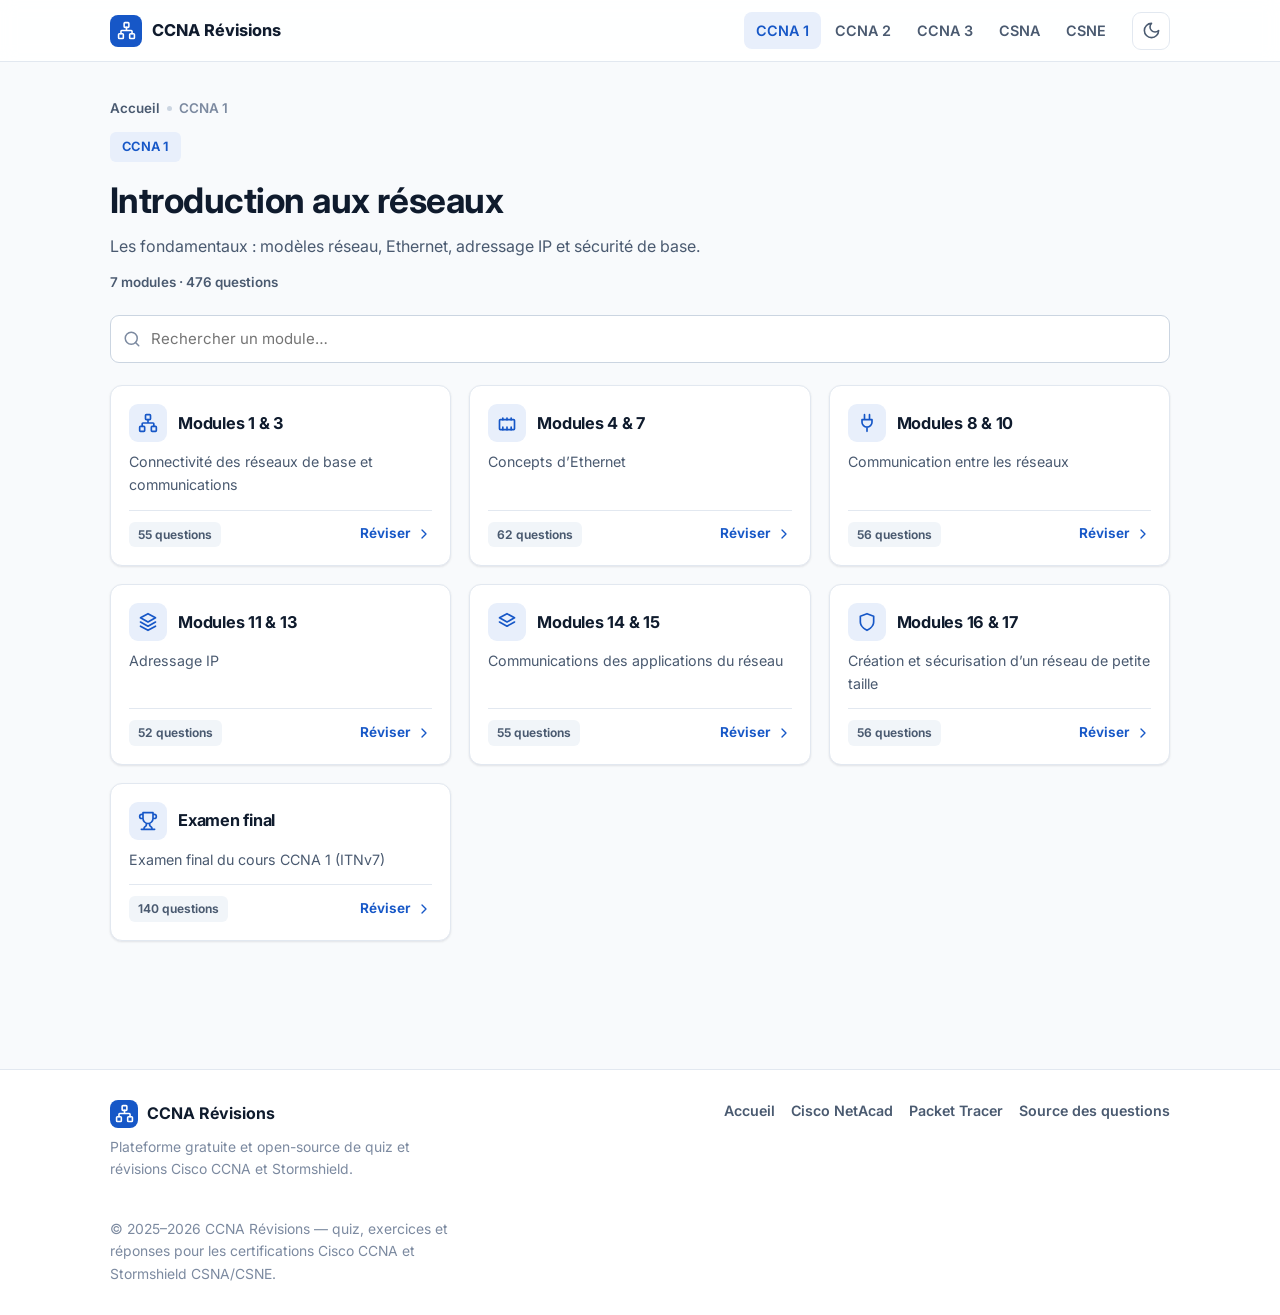
==== ccna1/index.html @ 5efeeb65 "feat(ccna3): add CCNA 3 track with 366 questions and new-track badge" ====
<!DOCTYPE html>
<html lang="fr">
<head>
  <meta charset="UTF-8">
  <title>CCNA 1 — Introduction aux réseaux · Quiz par module | CCNA Révisions</title>
  <meta name="viewport" content="width=device-width, initial-scale=1">
  <meta name="description" content="Révise le CCNA 1 (Introduction aux réseaux) : 7 modules de quiz interactifs, 476 questions corrigées gratuites. Les fondamentaux : modèles réseau, Ethernet, adressage IP et sécurité de base.">
  <meta name="robots" content="index,follow,max-image-preview:large">
  <meta name="theme-color" content="#1657c7">
  <meta name="application-name" content="CCNA Révisions">
  <meta name="apple-mobile-web-app-title" content="CCNA Révisions">
  <meta name="author" content="CCNA Révisions">
  <link rel="canonical" href="https://ccna-revision.fr/ccna1/">
  <meta property="og:type" content="website">
  <meta property="og:site_name" content="CCNA Révisions">
  <meta property="og:locale" content="fr_FR">
  <meta property="og:title" content="CCNA 1 — Introduction aux réseaux · Quiz par module | CCNA Révisions">
  <meta property="og:description" content="Révise le CCNA 1 (Introduction aux réseaux) : 7 modules de quiz interactifs, 476 questions corrigées gratuites. Les fondamentaux : modèles réseau, Ethernet, adressage IP et sécurité de base.">
  <meta property="og:url" content="https://ccna-revision.fr/ccna1/">
  <meta property="og:image" content="https://ccna-revision.fr/img/routeur.png">
  <meta name="twitter:card" content="summary">
  <meta name="twitter:title" content="CCNA 1 — Introduction aux réseaux · Quiz par module | CCNA Révisions">
  <meta name="twitter:description" content="Révise le CCNA 1 (Introduction aux réseaux) : 7 modules de quiz interactifs, 476 questions corrigées gratuites. Les fondamentaux : modèles réseau, Ethernet, adressage IP et sécurité de base.">
  <link rel="icon" href="/img/routeur.png" type="image/png">
  <link rel="preconnect" href="https://fonts.googleapis.com">
  <link rel="preconnect" href="https://fonts.gstatic.com" crossorigin>
  <link href="https://fonts.googleapis.com/css2?family=Inter:wght@400;500;600;700;800&family=JetBrains+Mono:wght@500&display=swap" rel="stylesheet">
  <link rel="stylesheet" href="/css/style.css?v=mtu734m5">
  <script>
    window.__ROOT__ = "/";
    (function(){ try { var t = localStorage.getItem("ccna-theme"); if (t) document.documentElement.setAttribute("data-theme", t); } catch(e){} })();
  </script>
  <script type="application/ld+json">
{
  "@context": "https://schema.org",
  "@type": "BreadcrumbList",
  "itemListElement": [
    {
      "@type": "ListItem",
      "position": 1,
      "name": "Accueil",
      "item": "https://ccna-revision.fr/"
    },
    {
      "@type": "ListItem",
      "position": 2,
      "name": "CCNA 1",
      "item": "https://ccna-revision.fr/ccna1/"
    }
  ]
}
  </script>
  <script type="application/ld+json">
{
  "@context": "https://schema.org",
  "@type": "Course",
  "name": "CCNA 1 — Introduction aux réseaux",
  "description": "Les fondamentaux : modèles réseau, Ethernet, adressage IP et sécurité de base.",
  "url": "https://ccna-revision.fr/ccna1/",
  "inLanguage": "fr",
  "isAccessibleForFree": true,
  "provider": {
    "@type": "Organization",
    "name": "CCNA Révisions",
    "url": "https://ccna-revision.fr/"
  },
  "hasCourseInstance": {
    "@type": "CourseInstance",
    "courseMode": "online",
    "courseWorkload": "PT571M"
  }
}
  </script>
  <script type="application/ld+json">
{
  "@context": "https://schema.org",
  "@type": "ItemList",
  "name": "Modules CCNA 1",
  "itemListElement": [
    {
      "@type": "ListItem",
      "position": 1,
      "name": "Modules 1 & 3 — Connectivité des réseaux de base et communications",
      "url": "https://ccna-revision.fr/quiz/?ccna=ccna1&module=module1"
    },
    {
      "@type": "ListItem",
      "position": 2,
      "name": "Modules 4 & 7 — Concepts d’Ethernet",
      "url": "https://ccna-revision.fr/quiz/?ccna=ccna1&module=module2"
    },
    {
      "@type": "ListItem",
      "position": 3,
      "name": "Modules 8 & 10 — Communication entre les réseaux",
      "url": "https://ccna-revision.fr/quiz/?ccna=ccna1&module=module3"
    },
    {
      "@type": "ListItem",
      "position": 4,
      "name": "Modules 11 & 13 — Adressage IP",
      "url": "https://ccna-revision.fr/quiz/?ccna=ccna1&module=module4"
    },
    {
      "@type": "ListItem",
      "position": 5,
      "name": "Modules 14 & 15 — Communications des applications du réseau",
      "url": "https://ccna-revision.fr/quiz/?ccna=ccna1&module=module5"
    },
    {
      "@type": "ListItem",
      "position": 6,
      "name": "Modules 16 & 17 — Création et sécurisation d’un réseau de petite taille",
      "url": "https://ccna-revision.fr/quiz/?ccna=ccna1&module=module6"
    },
    {
      "@type": "ListItem",
      "position": 7,
      "name": "Examen final — Examen final du cours CCNA 1 (ITNv7)",
      "url": "https://ccna-revision.fr/quiz/?ccna=ccna1&module=module7"
    }
  ]
}
  </script>
</head>
<body>
  <div id="nav-slot"></div>

  <main class="container page">
    <header class="page-head">
      <nav class="breadcrumb" aria-label="Fil d’Ariane">
        <a href="/index.html">Accueil</a> <span class="sep"></span> <span>CCNA 1</span>
      </nav>
      <span class="eyebrow">CCNA 1</span>
      <h1>Introduction aux réseaux</h1>
      <p>Les fondamentaux : modèles réseau, Ethernet, adressage IP et sécurité de base.</p>
      <p class="track__stat" id="course-stat">7 modules · 476 questions</p>
    </header>

    <div class="toolbar" id="search-wrap">
      <label class="search">
        <span id="search-ic"></span>
        <input type="search" id="module-search" placeholder="Rechercher un module…" aria-label="Rechercher un module">
      </label>
    </div>

    <section class="grid grid--3" id="modules" style="margin-top:22px" aria-label="Modules CCNA 1">
        <a class="module" href="/quiz/?ccna=ccna1&amp;module=module1" data-module="module1">
          <div class="module__top">
            <span class="module__badge"><svg viewBox="0 0 24 24" fill="none" stroke="currentColor" stroke-width="2" stroke-linecap="round" stroke-linejoin="round"><rect x="16" y="16" width="6" height="6" rx="1"/><rect x="2" y="16" width="6" height="6" rx="1"/><rect x="9" y="2" width="6" height="6" rx="1"/><path d="M5 16v-3a1 1 0 0 1 1-1h12a1 1 0 0 1 1 1v3M12 12V8"/></svg></span>
            <h3>Modules 1 &amp; 3</h3>
          </div>
          <p class="module__desc">Connectivité des réseaux de base et communications</p>
          <div class="module__foot">
            <span class="chip" data-chip>55 questions</span>
            <span class="track__go" style="font-size:.85rem">Réviser <svg viewBox="0 0 24 24" fill="none" stroke="currentColor" stroke-width="2" stroke-linecap="round" stroke-linejoin="round"><path d="m9 18 6-6-6-6"/></svg></span>
          </div>
        </a>
        <a class="module" href="/quiz/?ccna=ccna1&amp;module=module2" data-module="module2">
          <div class="module__top">
            <span class="module__badge"><svg viewBox="0 0 24 24" fill="none" stroke="currentColor" stroke-width="2" stroke-linecap="round" stroke-linejoin="round"><rect x="3" y="8" width="18" height="12" rx="1"/><path d="M7 8V6M12 8V6M17 8V6M7 20v-3M17 20v-3M12 20v-3"/></svg></span>
            <h3>Modules 4 &amp; 7</h3>
          </div>
          <p class="module__desc">Concepts d’Ethernet</p>
          <div class="module__foot">
            <span class="chip" data-chip>62 questions</span>
            <span class="track__go" style="font-size:.85rem">Réviser <svg viewBox="0 0 24 24" fill="none" stroke="currentColor" stroke-width="2" stroke-linecap="round" stroke-linejoin="round"><path d="m9 18 6-6-6-6"/></svg></span>
          </div>
        </a>
        <a class="module" href="/quiz/?ccna=ccna1&amp;module=module3" data-module="module3">
          <div class="module__top">
            <span class="module__badge"><svg viewBox="0 0 24 24" fill="none" stroke="currentColor" stroke-width="2" stroke-linecap="round" stroke-linejoin="round"><path d="M12 22v-5M9 8V2M15 8V2M6 8h12v3a6 6 0 0 1-12 0Z"/></svg></span>
            <h3>Modules 8 &amp; 10</h3>
          </div>
          <p class="module__desc">Communication entre les réseaux</p>
          <div class="module__foot">
            <span class="chip" data-chip>56 questions</span>
            <span class="track__go" style="font-size:.85rem">Réviser <svg viewBox="0 0 24 24" fill="none" stroke="currentColor" stroke-width="2" stroke-linecap="round" stroke-linejoin="round"><path d="m9 18 6-6-6-6"/></svg></span>
          </div>
        </a>
        <a class="module" href="/quiz/?ccna=ccna1&amp;module=module4" data-module="module4">
          <div class="module__top">
            <span class="module__badge"><svg viewBox="0 0 24 24" fill="none" stroke="currentColor" stroke-width="2" stroke-linecap="round" stroke-linejoin="round"><path d="m12 2 9 5-9 5-9-5 9-5ZM3 12l9 5 9-5M3 17l9 5 9-5"/></svg></span>
            <h3>Modules 11 &amp; 13</h3>
          </div>
          <p class="module__desc">Adressage IP</p>
          <div class="module__foot">
            <span class="chip" data-chip>52 questions</span>
            <span class="track__go" style="font-size:.85rem">Réviser <svg viewBox="0 0 24 24" fill="none" stroke="currentColor" stroke-width="2" stroke-linecap="round" stroke-linejoin="round"><path d="m9 18 6-6-6-6"/></svg></span>
          </div>
        </a>
        <a class="module" href="/quiz/?ccna=ccna1&amp;module=module5" data-module="module5">
          <div class="module__top">
            <span class="module__badge"><svg viewBox="0 0 24 24" fill="none" stroke="currentColor" stroke-width="2" stroke-linecap="round" stroke-linejoin="round"><path d="m12 2 9 5-9 5-9-5 9-5ZM3 12l9 5 9-5"/></svg></span>
            <h3>Modules 14 &amp; 15</h3>
          </div>
          <p class="module__desc">Communications des applications du réseau</p>
          <div class="module__foot">
            <span class="chip" data-chip>55 questions</span>
            <span class="track__go" style="font-size:.85rem">Réviser <svg viewBox="0 0 24 24" fill="none" stroke="currentColor" stroke-width="2" stroke-linecap="round" stroke-linejoin="round"><path d="m9 18 6-6-6-6"/></svg></span>
          </div>
        </a>
        <a class="module" href="/quiz/?ccna=ccna1&amp;module=module6" data-module="module6">
          <div class="module__top">
            <span class="module__badge"><svg viewBox="0 0 24 24" fill="none" stroke="currentColor" stroke-width="2" stroke-linecap="round" stroke-linejoin="round"><path d="M12 22s8-4 8-10V5l-8-3-8 3v7c0 6 8 10 8 10Z"/></svg></span>
            <h3>Modules 16 &amp; 17</h3>
          </div>
          <p class="module__desc">Création et sécurisation d’un réseau de petite taille</p>
          <div class="module__foot">
            <span class="chip" data-chip>56 questions</span>
            <span class="track__go" style="font-size:.85rem">Réviser <svg viewBox="0 0 24 24" fill="none" stroke="currentColor" stroke-width="2" stroke-linecap="round" stroke-linejoin="round"><path d="m9 18 6-6-6-6"/></svg></span>
          </div>
        </a>
        <a class="module" href="/quiz/?ccna=ccna1&amp;module=module7" data-module="module7">
          <div class="module__top">
            <span class="module__badge"><svg viewBox="0 0 24 24" fill="none" stroke="currentColor" stroke-width="2" stroke-linecap="round" stroke-linejoin="round"><path d="M6 9H4.5a2.5 2.5 0 0 1 0-5H6M18 9h1.5a2.5 2.5 0 0 0 0-5H18M4 22h16M10 14.66V17c0 .55-.47.98-.97 1.21C7.85 18.75 7 20.24 7 22M14 14.66V17c0 .55.47.98.97 1.21C16.15 18.75 17 20.24 17 22M18 2H6v7a6 6 0 0 0 12 0V2Z"/></svg></span>
            <h3>Examen final</h3>
          </div>
          <p class="module__desc">Examen final du cours CCNA 1 (ITNv7)</p>
          <div class="module__foot">
            <span class="chip" data-chip>140 questions</span>
            <span class="track__go" style="font-size:.85rem">Réviser <svg viewBox="0 0 24 24" fill="none" stroke="currentColor" stroke-width="2" stroke-linecap="round" stroke-linejoin="round"><path d="m9 18 6-6-6-6"/></svg></span>
          </div>
        </a>
    </section>
  </main>

  <div id="footer-slot"></div>

  <script src="/js/curriculum.js?v=mtu734m5"></script>
  <script src="/js/icons.js?v=mtu734m5"></script>
  <script src="/js/app.js?v=mtu734m5"></script>
  <script src="/js/course.js?v=mtu734m5"></script>
</body>
</html>
---- css/style.css ----
/* ==========================================================================
   CCNA Révisions — Design System
   Sobre, professionnel, thème clair / sombre. Aucune dépendance externe.
   ========================================================================== */

:root {
  --bg:            #f8fafc;
  --surface:       #ffffff;
  --surface-2:     #f1f5f9;
  --surface-3:     #e8edf3;
  --border:        #e2e8f0;
  --border-strong: #cbd5e1;

  --text:          #0f1b2d;
  --text-muted:    #4a5a70;
  --text-faint:    #7c8aa0;

  --primary:       #1657c7;
  --primary-hover: #10469f;
  --primary-soft:  #e8effb;
  --primary-text:  #ffffff;

  --success:       #157347;
  --success-soft:  #e4f4ea;
  --success-border:#9bd4b1;
  --danger:        #c22f2f;
  --danger-soft:   #fbe9e9;
  --danger-border: #eeb0b0;
  --warning:       #a76a09;
  --warning-soft:  #fbf1dd;

  --ring:          rgba(22, 87, 199, .28);
  --shadow-sm:     0 1px 2px rgba(15, 27, 45, .05), 0 1px 3px rgba(15, 27, 45, .05);
  --shadow-md:     0 4px 12px rgba(15, 27, 45, .07), 0 2px 4px rgba(15, 27, 45, .04);
  --shadow-lg:     0 16px 36px -14px rgba(15, 27, 45, .18);

  --radius-sm: 8px;
  --radius:    12px;
  --radius-lg: 16px;

  --font: "Inter", system-ui, -apple-system, "Segoe UI", Roboto, Helvetica, Arial, sans-serif;
  --mono: "JetBrains Mono", ui-monospace, "SF Mono", Menlo, Consolas, monospace;

  --nav-h: 62px;
  --maxw: 1100px;
}

@media (prefers-color-scheme: dark) {
  :root:not([data-theme="light"]) {
    --bg:            #0e1420;
    --surface:       #161e2c;
    --surface-2:     #1c2636;
    --surface-3:     #243044;
    --border:        #2a3648;
    --border-strong: #3a4a61;

    --text:          #e6ecf5;
    --text-muted:    #9fadc2;
    --text-faint:    #6f7f96;

    --primary:       #5b93f0;
    --primary-hover: #7aa9f5;
    --primary-soft:  #17263f;
    --primary-text:  #0b1220;

    --success:       #4cc07f;
    --success-soft:  #14261c;
    --success-border:#215436;
    --danger:        #ef6d6d;
    --danger-soft:   #2a1618;
    --danger-border: #57262a;
    --warning:       #e0a63e;
    --warning-soft:  #2a2110;

    --ring:          rgba(91, 147, 240, .35);
    --shadow-sm:     0 1px 2px rgba(0,0,0,.3);
    --shadow-md:     0 4px 14px rgba(0,0,0,.4);
    --shadow-lg:     0 18px 40px -14px rgba(0,0,0,.55);
  }
}

:root[data-theme="dark"] {
  --bg:            #0e1420;
  --surface:       #161e2c;
  --surface-2:     #1c2636;
  --surface-3:     #243044;
  --border:        #2a3648;
  --border-strong: #3a4a61;

  --text:          #e6ecf5;
  --text-muted:    #9fadc2;
  --text-faint:    #6f7f96;

  --primary:       #5b93f0;
  --primary-hover: #7aa9f5;
  --primary-soft:  #17263f;
  --primary-text:  #0b1220;

  --success:       #4cc07f;
  --success-soft:  #14261c;
  --success-border:#215436;
  --danger:        #ef6d6d;
  --danger-soft:   #2a1618;
  --danger-border: #57262a;
  --warning:       #e0a63e;
  --warning-soft:  #2a2110;

  --ring:          rgba(91, 147, 240, .35);
  --shadow-sm:     0 1px 2px rgba(0,0,0,.3);
  --shadow-md:     0 4px 14px rgba(0,0,0,.4);
  --shadow-lg:     0 18px 40px -14px rgba(0,0,0,.55);
}

@property --p { syntax: "<number>"; initial-value: 0; inherits: false; }

/* ---------- Base ---------- */
* { box-sizing: border-box; }
html { scroll-behavior: smooth; }
body {
  margin: 0; font-family: var(--font); color: var(--text); background: var(--bg);
  min-height: 100vh; line-height: 1.6; -webkit-font-smoothing: antialiased; text-rendering: optimizeLegibility;
}
a { color: var(--primary); text-decoration: none; }
a:hover { text-decoration: underline; }
h1, h2, h3, h4 { line-height: 1.25; letter-spacing: -.015em; margin: 0 0 .5em; }
img { max-width: 100%; }
svg { width: 1em; height: 1em; vertical-align: middle; flex: none; }
::selection { background: var(--ring); }
:focus-visible { outline: 2px solid var(--primary); outline-offset: 2px; border-radius: 4px; }

.container { width: 100%; max-width: var(--maxw); margin-inline: auto; padding-inline: 20px; }
.sr-only { position: absolute; width: 1px; height: 1px; padding: 0; margin: -1px; overflow: hidden; clip: rect(0 0 0 0); white-space: nowrap; border: 0; }

/* ---------- Navbar ---------- */
.nav {
  position: sticky; top: 0; z-index: 50; height: var(--nav-h); display: flex; align-items: center;
  background: color-mix(in srgb, var(--surface) 88%, transparent);
  backdrop-filter: saturate(160%) blur(8px); -webkit-backdrop-filter: saturate(160%) blur(8px);
  border-bottom: 1px solid var(--border);
}
.nav__inner { width: 100%; max-width: var(--maxw); margin-inline: auto; padding-inline: 20px; display: flex; align-items: center; gap: 14px; }
.brand { display: inline-flex; align-items: center; gap: 10px; font-weight: 750; font-size: 1.02rem; color: var(--text); }
.brand:hover { text-decoration: none; }
.brand__logo { display: grid; place-items: center; width: 32px; height: 32px; border-radius: 8px; background: var(--primary); color: #fff; }
.brand__logo svg { width: 19px; height: 19px; }
.nav__spacer { flex: 1; }
.nav__links { display: flex; align-items: center; gap: 2px; }
.nav__link { padding: 7px 12px; border-radius: 8px; color: var(--text-muted); font-weight: 600; font-size: .9rem; }
.nav__link:hover { background: var(--surface-2); color: var(--text); text-decoration: none; }
.nav__link.is-active { color: var(--primary); background: var(--primary-soft); }

.theme-toggle { display: inline-grid; place-items: center; width: 38px; height: 38px; border-radius: 9px; border: 1px solid var(--border); background: var(--surface); color: var(--text-muted); cursor: pointer; transition: .16s; }
.theme-toggle:hover { background: var(--surface-2); color: var(--text); }
.theme-toggle svg { width: 19px; height: 19px; }
.theme-toggle .icon-sun { display: none; }
:root[data-theme="dark"] .theme-toggle .icon-sun { display: block; }
:root[data-theme="dark"] .theme-toggle .icon-moon { display: none; }
@media (prefers-color-scheme: dark) { :root:not([data-theme="light"]) .theme-toggle .icon-sun { display: block; } :root:not([data-theme="light"]) .theme-toggle .icon-moon { display: none; } }

/* ---------- Buttons ---------- */
.btn { display: inline-flex; align-items: center; justify-content: center; gap: 8px; padding: 10px 18px; border-radius: 9px; border: 1px solid transparent; font: inherit; font-weight: 600; font-size: .94rem; cursor: pointer; transition: background .16s, box-shadow .16s, border-color .16s; text-decoration: none; white-space: nowrap; }
.btn:hover { text-decoration: none; }
.btn svg { width: 18px; height: 18px; }
.btn--primary { background: var(--primary); color: var(--primary-text); }
.btn--primary:hover { background: var(--primary-hover); }
.btn--ghost { background: var(--surface); color: var(--text); border-color: var(--border-strong); }
.btn--ghost:hover { background: var(--surface-2); }
.btn--subtle { background: var(--surface-2); color: var(--text-muted); }
.btn--subtle:hover { background: var(--surface-3); color: var(--text); }
.btn--lg { padding: 13px 24px; font-size: 1rem; }
.btn--block { width: 100%; }

/* ---------- Layout ---------- */
.page { padding-block: 36px 64px; }
.section { margin-top: 44px; }
.grid { display: grid; gap: 18px; }
.grid--2 { grid-template-columns: repeat(2, 1fr); }
.grid--3 { grid-template-columns: repeat(3, 1fr); }
@media (max-width: 900px) { .grid--3 { grid-template-columns: repeat(2, 1fr); } }
@media (max-width: 620px) { .grid--2, .grid--3 { grid-template-columns: 1fr; } }
.card { background: var(--surface); border: 1px solid var(--border); border-radius: var(--radius-lg); padding: 22px; }

/* ---------- Hero ---------- */
.hero { padding-top: 30px; max-width: 760px; }
.eyebrow { display: inline-flex; align-items: center; gap: 8px; padding: 5px 12px; border-radius: 6px; background: var(--primary-soft); color: var(--primary); font-weight: 650; font-size: .8rem; letter-spacing: .02em; text-transform: uppercase; }
.badge-new { display: inline-flex; align-items: center; padding: 2px 8px; border-radius: 999px; background: var(--success-soft); color: var(--success); font-size: .68rem; font-weight: 750; letter-spacing: .05em; text-transform: uppercase; vertical-align: middle; }
.hero h1 { font-size: clamp(1.9rem, 4.6vw, 2.9rem); font-weight: 800; margin: 18px 0 14px; letter-spacing: -.025em; }
.hero h1 .accent { color: var(--primary); }
.hero p.lead { font-size: clamp(1rem, 2vw, 1.15rem); color: var(--text-muted); max-width: 60ch; margin: 0 0 24px; }
.hero__cta { display: flex; gap: 12px; flex-wrap: wrap; }
.announce { display: inline-flex; align-items: center; gap: 10px; margin-top: 20px; padding: 9px 14px; border: 1px solid var(--border); border-radius: 999px; background: var(--surface); box-shadow: var(--shadow-sm); color: var(--text); font-size: .9rem; transition: border-color .16s, box-shadow .16s, transform .16s; }
.announce:hover { border-color: var(--border-strong); box-shadow: var(--shadow-md); transform: translateY(-1px); text-decoration: none; }
.announce__text { font-weight: 600; }
.announce__go { display: inline-flex; color: var(--primary); }
.announce__go svg { width: 16px; height: 16px; }
@media (max-width: 620px) { .announce { border-radius: var(--radius-lg); align-items: flex-start; } }

/* ---------- Track cards ---------- */
.track { position: relative; display: flex; flex-direction: column; background: var(--surface); border: 1px solid var(--border); border-radius: var(--radius-lg); padding: 22px; box-shadow: var(--shadow-sm); transition: box-shadow .16s, border-color .16s, transform .16s; }
.track:hover { box-shadow: var(--shadow-md); border-color: var(--border-strong); transform: translateY(-2px); text-decoration: none; }
.track__head { display: flex; align-items: center; gap: 13px; margin-bottom: 12px; }
.track__icon { flex: none; width: 44px; height: 44px; border-radius: 10px; display: grid; place-items: center; background: var(--primary-soft); color: var(--primary); }
.track__icon svg { width: 24px; height: 24px; }
.track__label { font-size: .78rem; font-weight: 700; color: var(--primary); letter-spacing: .03em; text-transform: uppercase; }
.track h3 { font-size: 1.18rem; margin: 2px 0 0; color: var(--text); }
.track__desc { color: var(--text-muted); font-size: .93rem; margin: 0 0 16px; flex: 1; }
.track__progress { margin-bottom: 14px; }
.track__meta { display: flex; align-items: center; justify-content: space-between; gap: 12px; padding-top: 14px; border-top: 1px solid var(--border); }
.track__stat { font-size: .84rem; color: var(--text-faint); font-weight: 600; }
.track__go { display: inline-flex; align-items: center; gap: 6px; color: var(--primary); font-weight: 650; font-size: .9rem; }
.track__go svg { width: 16px; height: 16px; }

/* progress bar */
.pbar { height: 7px; border-radius: 999px; background: var(--surface-3); overflow: hidden; }
.pbar__fill { height: 100%; border-radius: 999px; width: 0%; background: var(--primary); transition: width .6s cubic-bezier(.22,1,.36,1); }
.pbar__row { display: flex; justify-content: space-between; font-size: .8rem; color: var(--text-faint); margin-bottom: 6px; font-weight: 600; }

/* ---------- Features ---------- */
.feature { display: flex; gap: 13px; align-items: flex-start; }
.feature__ic { flex: none; width: 40px; height: 40px; border-radius: 9px; display: grid; place-items: center; background: var(--surface-2); color: var(--primary); border: 1px solid var(--border); }
.feature__ic svg { width: 21px; height: 21px; }
.feature h3, .feature h4 { margin: 1px 0 3px; font-size: 1rem; }
.feature p { margin: 0; color: var(--text-muted); font-size: .9rem; }

.section-head { max-width: 60ch; margin: 0 0 24px; }
.section-head h2 { font-size: clamp(1.4rem, 2.6vw, 1.8rem); }
.section-head p { color: var(--text-muted); margin: 0; }

/* ---------- Module cards ---------- */
.module { display: flex; flex-direction: column; gap: 9px; background: var(--surface); border: 1px solid var(--border); border-radius: var(--radius); padding: 18px; box-shadow: var(--shadow-sm); transition: box-shadow .16s, border-color .16s, transform .16s; height: 100%; }
.module:hover { box-shadow: var(--shadow-md); border-color: var(--border-strong); transform: translateY(-2px); text-decoration: none; }
.module__top { display: flex; align-items: center; gap: 11px; }
.module__badge { flex: none; width: 38px; height: 38px; border-radius: 9px; display: grid; place-items: center; background: var(--primary-soft); color: var(--primary); }
.module__badge svg { width: 20px; height: 20px; }
.module h3 { font-size: 1.02rem; margin: 0; color: var(--text); }
.module__desc { color: var(--text-muted); font-size: .89rem; margin: 0; flex: 1; }
.module__foot { display: flex; align-items: center; justify-content: space-between; margin-top: 4px; padding-top: 11px; border-top: 1px solid var(--border); font-size: .82rem; color: var(--text-faint); font-weight: 600; }
.chip { display: inline-flex; align-items: center; gap: 5px; padding: 3px 9px; border-radius: 6px; font-size: .75rem; font-weight: 650; background: var(--surface-2); color: var(--text-muted); }
.chip svg { width: 13px; height: 13px; }
.chip--done { background: var(--success-soft); color: var(--success); }
.chip--progress { background: var(--warning-soft); color: var(--warning); }

/* ---------- Page header ---------- */
.page-head { display: flex; flex-direction: column; align-items: flex-start; gap: 12px; }
.breadcrumb { display: flex; gap: 7px; align-items: center; color: var(--text-faint); font-size: .84rem; font-weight: 600; flex-wrap: wrap; }
.breadcrumb a { color: var(--text-muted); }
.breadcrumb .sep { width: 5px; height: 5px; border-radius: 50%; background: var(--border-strong); }
.page-head h1 { font-size: clamp(1.6rem, 3.6vw, 2.2rem); margin: 4px 0 0; }
.page-head p { color: var(--text-muted); max-width: 62ch; margin: 0; }

/* FAQ */
.faq { display: flex; flex-direction: column; gap: 10px; }
.faq__item { background: var(--surface); border: 1px solid var(--border); border-radius: var(--radius); padding: 2px 18px; box-shadow: var(--shadow-sm); }
.faq__item summary { list-style: none; cursor: pointer; padding: 16px 0; font-weight: 650; color: var(--text); display: flex; align-items: center; justify-content: space-between; gap: 12px; }
.faq__item summary::-webkit-details-marker { display: none; }
.faq__item summary::after { content: "+"; font-size: 1.4rem; font-weight: 400; color: var(--text-faint); transition: transform .2s; line-height: 1; }
.faq__item[open] summary::after { transform: rotate(45deg); }
.faq__item p { margin: 0 0 16px; color: var(--text-muted); font-size: .93rem; }

/* notice / avertissement */
.notice { display: flex; gap: 12px; align-items: flex-start; padding: 14px 16px; border-radius: var(--radius); border: 1px solid var(--warning-soft); background: var(--warning-soft); color: var(--text); margin: 22px 0 0; }
.notice--warn { border-color: color-mix(in srgb, var(--warning) 35%, transparent); }
.notice__ic { flex: none; color: var(--warning); display: grid; place-items: center; }
.notice__ic svg { width: 20px; height: 20px; }
.notice p { margin: 0; font-size: .9rem; color: var(--text-muted); }
.notice strong { color: var(--warning); }

/* toolbar */
.toolbar { display: flex; gap: 12px; flex-wrap: wrap; align-items: center; margin: 22px 0 4px; }
.search { position: relative; flex: 1; min-width: 240px; }
.search svg { position: absolute; left: 13px; top: 50%; transform: translateY(-50%); width: 18px; height: 18px; color: var(--text-faint); }
.search input { width: 100%; padding: 11px 14px 11px 40px; border-radius: 9px; border: 1px solid var(--border-strong); background: var(--surface); color: var(--text); font: inherit; font-size: .94rem; transition: border-color .16s, box-shadow .16s; }
.search input:focus { outline: none; border-color: var(--primary); box-shadow: 0 0 0 3px var(--ring); }

/* ==========================================================================
   QUIZ
   ========================================================================== */
.quiz-wrap { max-width: 760px; margin-inline: auto; }
.quiz-head { margin-bottom: 16px; }
.quiz-head__bar { display: flex; align-items: center; justify-content: space-between; gap: 12px; margin-bottom: 9px; }
.quiz-head__title { font-size: 1.02rem; font-weight: 700; margin: 0; }
.quiz-head__count { font-size: .84rem; color: var(--text-muted); font-weight: 600; white-space: nowrap; }
.quiz-progress { height: 7px; border-radius: 999px; background: var(--surface-3); overflow: hidden; }
.quiz-progress__fill { height: 100%; width: 0%; background: var(--primary); border-radius: 999px; transition: width .4s ease; }

.quiz-stats { display: flex; gap: 10px; margin-bottom: 16px; }
.qstat { flex: 1; text-align: center; padding: 10px; border-radius: 10px; background: var(--surface); border: 1px solid var(--border); }
.qstat b { display: block; font-size: 1.1rem; font-weight: 800; }
.qstat span { font-size: .74rem; color: var(--text-muted); font-weight: 600; }
.qstat--ok b { color: var(--success); }
.qstat--ko b { color: var(--danger); }

.qcard { background: var(--surface); border: 1px solid var(--border); border-radius: var(--radius-lg); padding: 26px; box-shadow: var(--shadow-sm); }
.qtag { display: inline-flex; align-items: center; gap: 6px; margin-bottom: 13px; padding: 4px 10px; border-radius: 6px; font-size: .74rem; font-weight: 650; background: var(--surface-2); color: var(--text-muted); }
.qtag svg { width: 13px; height: 13px; }
.qtext { font-size: 1.14rem; font-weight: 600; margin: 0 0 6px; line-height: 1.5; color: var(--text); }
.qtext code, .qhint code, .mistake code { font-family: var(--mono); font-size: .88em; background: var(--surface-3); padding: 1px 6px; border-radius: 5px; }
.qhint { color: var(--text-faint); font-size: .84rem; margin: 8px 0 0; font-weight: 600; display: inline-flex; align-items: center; gap: 6px; }
.qhint svg { width: 15px; height: 15px; }
.qimg { margin: 16px auto; display: block; border-radius: var(--radius); border: 1px solid var(--border); }

.choices { display: grid; gap: 9px; margin-top: 20px; }
.choice { display: flex; align-items: center; gap: 12px; width: 100%; text-align: left; padding: 13px 15px; border-radius: 10px; border: 1.5px solid var(--border); background: var(--surface); color: var(--text); font: inherit; font-size: .96rem; cursor: pointer; transition: border-color .13s, background .13s; }
.choice:hover:not(:disabled) { border-color: var(--primary); background: var(--surface-2); }
.choice__mark { position: relative; flex: none; width: 26px; height: 26px; border-radius: 7px; border: 2px solid var(--border-strong); display: grid; place-items: center; font-size: .8rem; font-weight: 800; color: var(--text-faint); transition: .13s; }
.choice__mark .mk-check { position: absolute; inset: 0; display: grid; place-items: center; opacity: 0; transition: opacity .13s; }
.choice__mark .mk-check svg { width: 15px; height: 15px; color: #fff; }
.choice__mark .mk-letter { transition: opacity .13s; }
.choice.is-selected { border-color: var(--primary); background: var(--primary-soft); }
.choice.is-selected .choice__mark { background: var(--primary); border-color: var(--primary); }
.choice.correct { border-color: var(--success-border); background: var(--success-soft); }
.choice.correct .choice__mark { background: var(--success); border-color: var(--success); }
.choice.wrong { border-color: var(--danger-border); background: var(--danger-soft); }
.choice.wrong .choice__mark { background: var(--danger); border-color: var(--danger); }
.choice.is-selected .mk-letter, .choice.correct .mk-letter, .choice.wrong .mk-letter { opacity: 0; }
.choice.is-selected .mk-check, .choice.correct .mk-check, .choice.wrong .mk-check { opacity: 1; }
.choice:disabled { cursor: default; }

.qfeedback { margin-top: 20px; padding: 15px; border-radius: 11px; display: flex; align-items: center; gap: 14px; flex-wrap: wrap; border: 1px solid var(--border); }
.qfeedback.ok { background: var(--success-soft); border-color: var(--success-border); }
.qfeedback.ko { background: var(--danger-soft); border-color: var(--danger-border); }
.qfeedback__txt { font-weight: 700; margin: 0; flex: 1; min-width: 150px; display: flex; align-items: center; gap: 8px; }
.qfeedback.ok .qfeedback__txt { color: var(--success); }
.qfeedback.ko .qfeedback__txt { color: var(--danger); }
.qfeedback__txt svg { width: 19px; height: 19px; }
.kbd { font-family: var(--mono); font-size: .72rem; padding: 2px 6px; border-radius: 5px; background: var(--surface); border: 1px solid var(--border-strong); color: var(--text-muted); font-weight: 700; }

/* Recap */
.recap { max-width: 760px; margin-inline: auto; }
.recap__score { text-align: center; padding: 30px 22px; border-radius: var(--radius-lg); background: var(--surface); border: 1px solid var(--border); box-shadow: var(--shadow-sm); margin-bottom: 20px; }
.ring { --p: 0; width: 140px; height: 140px; margin: 0 auto 16px; border-radius: 50%; display: grid; place-items: center; position: relative; background: conic-gradient(var(--ring-color, var(--primary)) calc(var(--p) * 1%), var(--surface-3) 0); transition: --p 1s ease; }
.ring::before { content: ""; position: absolute; inset: 11px; border-radius: 50%; background: var(--surface); }
.ring__val { position: relative; font-size: 1.9rem; font-weight: 800; }
.ring__val small { font-size: .95rem; font-weight: 700; color: var(--text-muted); }
.recap__msg { font-size: 1.1rem; font-weight: 700; margin: 4px 0 2px; }
.recap__sub { color: var(--text-muted); margin: 0; }
.recap__actions { display: flex; gap: 10px; flex-wrap: wrap; justify-content: center; margin-top: 20px; }
.mistakes { margin-top: 8px; }
.mistakes h2 { font-size: 1.1rem; display: flex; align-items: center; gap: 8px; }
.mistakes h2 svg { width: 18px; height: 18px; color: var(--danger); }
.mistake { background: var(--surface); border: 1px solid var(--border); border-left: 3px solid var(--danger); border-radius: var(--radius); padding: 15px 17px; margin-bottom: 11px; }
.mistake__q { font-weight: 600; margin: 0 0 9px; }
.mistake__line { display: flex; gap: 8px; font-size: .89rem; margin: 4px 0; }
.mistake__line b { flex: none; color: var(--text-muted); font-weight: 600; }
.mistake__given { color: var(--danger); }
.mistake__correct { color: var(--success); }
.empty-good { text-align: center; padding: 22px; color: var(--success); font-weight: 650; background: var(--success-soft); border-radius: var(--radius); border: 1px solid var(--success-border); }

.loader { text-align: center; padding: 56px 20px; color: var(--text-muted); }
.spinner { width: 40px; height: 40px; margin: 0 auto 16px; border-radius: 50%; border: 4px solid var(--surface-3); border-top-color: var(--primary); animation: spin .8s linear infinite; }
@keyframes spin { to { transform: rotate(360deg); } }

/* ---------- Footer ---------- */
.footer { margin-top: 64px; border-top: 1px solid var(--border); background: var(--surface); }
.footer__inner { max-width: var(--maxw); margin-inline: auto; padding: 30px 20px; display: flex; flex-wrap: wrap; gap: 18px; align-items: flex-start; justify-content: space-between; }
.footer__brand { display: flex; align-items: center; gap: 9px; font-weight: 700; }
.footer p { margin: 8px 0 0; color: var(--text-faint); font-size: .87rem; max-width: 40ch; }
.footer__links { display: flex; gap: 16px; flex-wrap: wrap; }
.footer__links a { color: var(--text-muted); font-size: .89rem; font-weight: 600; }
.footer__copy { border-top: 1px solid var(--border); }
.footer__copy p { max-width: none; padding: 0 20px 24px; max-width: var(--maxw); margin: 0 auto; }

/* ---------- Toast ---------- */
.toast { position: fixed; bottom: 22px; left: 50%; transform: translate(-50%, 30px); background: var(--text); color: var(--bg); padding: 11px 18px; border-radius: 9px; font-weight: 600; font-size: .88rem; box-shadow: var(--shadow-lg); opacity: 0; pointer-events: none; transition: .28s cubic-bezier(.22,1,.36,1); z-index: 100; }
.toast.show { opacity: 1; transform: translate(-50%, 0); }

@media (prefers-reduced-motion: no-preference) {
  .reveal { opacity: 0; transform: translateY(10px); animation: reveal .45s forwards; }
  @keyframes reveal { to { opacity: 1; transform: none; } }
  .fade-in { animation: fade .3s ease; }
  @keyframes fade { from { opacity: 0; } to { opacity: 1; } }
}

@media (max-width: 560px) {
  .nav__links .nav__link { display: none; }
  .qcard { padding: 18px; }
}
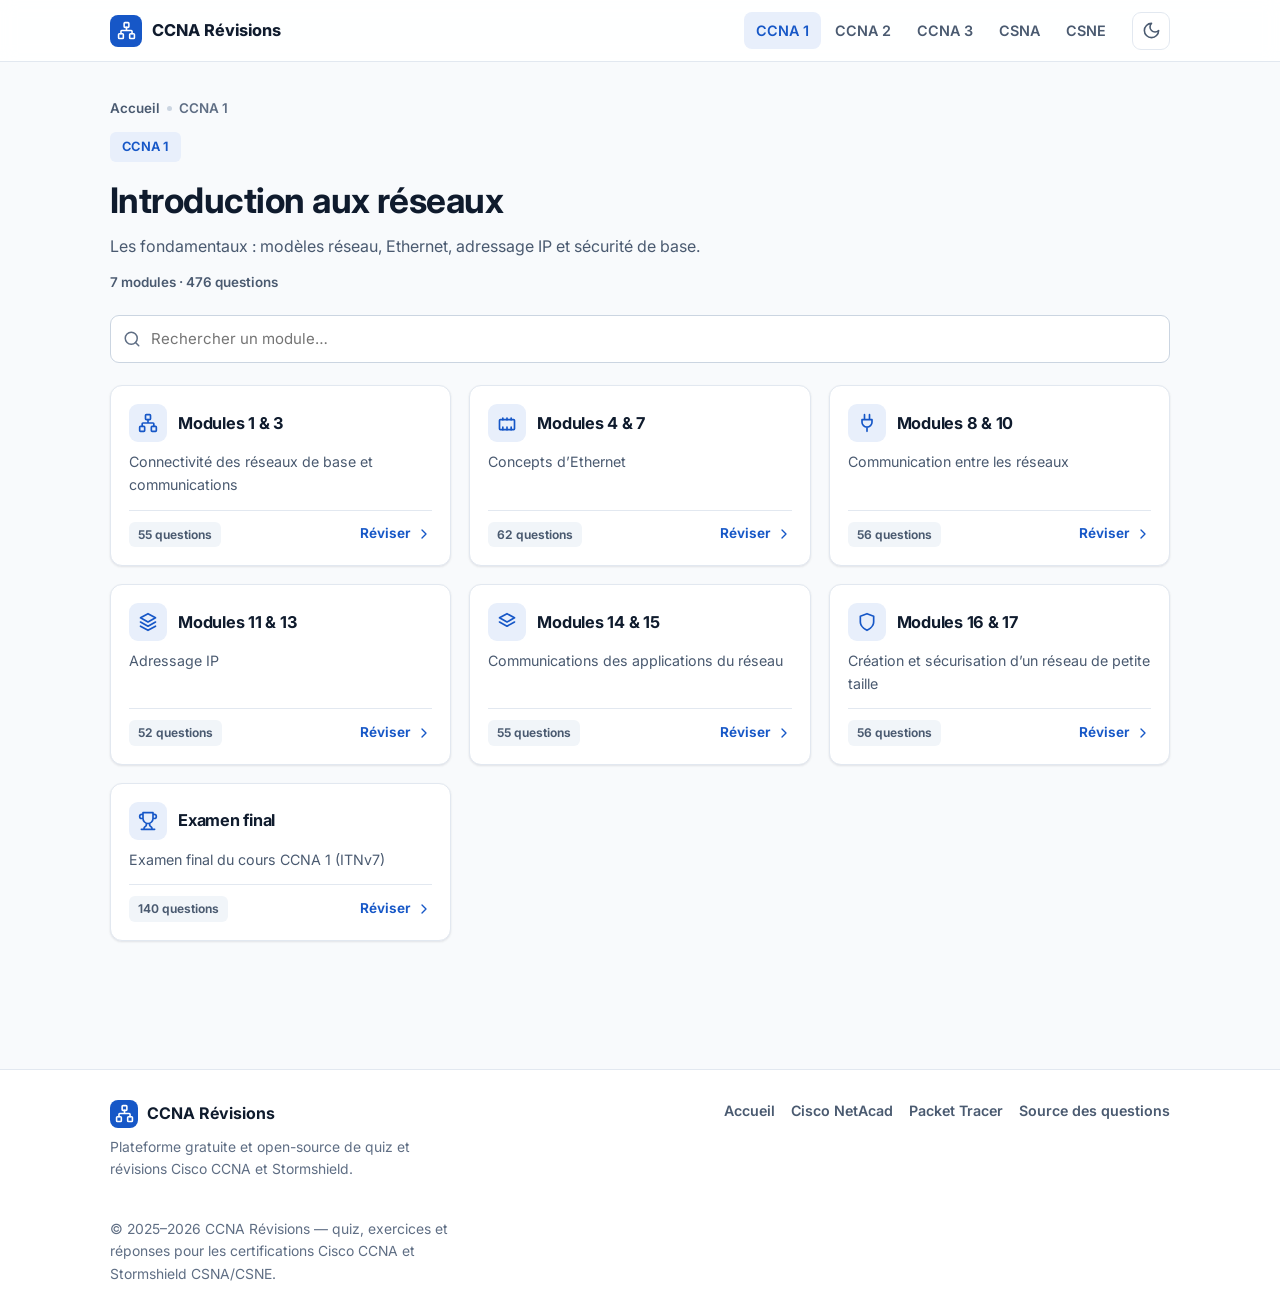
==== commit f82285a4: "fix(ui): contraste du texte secondaire et menu mobile - --text-faint passe à 4.5:1 minimum en clair " ====
--- a/ccna1/index.html
+++ b/ccna1/index.html
@@ -25,7 +25,7 @@
   <link rel="preconnect" href="https://fonts.googleapis.com">
   <link rel="preconnect" href="https://fonts.gstatic.com" crossorigin>
   <link href="https://fonts.googleapis.com/css2?family=Inter:wght@400;500;600;700;800&family=JetBrains+Mono:wght@500&display=swap" rel="stylesheet">
-  <link rel="stylesheet" href="/css/style.css?v=mtu734m5">
+  <link rel="stylesheet" href="/css/style.css?v=mwufhjwc">
   <script>
     window.__ROOT__ = "/";
     (function(){ try { var t = localStorage.getItem("ccna-theme"); if (t) document.documentElement.setAttribute("data-theme", t); } catch(e){} })();
@@ -227,9 +227,10 @@
 
   <div id="footer-slot"></div>
 
-  <script src="/js/curriculum.js?v=mtu734m5"></script>
-  <script src="/js/icons.js?v=mtu734m5"></script>
-  <script src="/js/app.js?v=mtu734m5"></script>
-  <script src="/js/course.js?v=mtu734m5"></script>
+  <script src="/js/curriculum.js?v=mwufhjwc"></script>
+  <script src="/js/icons.js?v=mwufhjwc"></script>
+  <script src="/js/app.js?v=mwufhjwc"></script>
+  <script src="/js/course.js?v=mwufhjwc"></script>
+  <!-- Cloudflare Web Analytics --><script type='module' src='https://static.cloudflareinsights.com/beacon.min.js' data-cf-beacon='{"token": "af27cfff3d654610957d63cd2315cc37"}'></script><!-- End Cloudflare Web Analytics -->
 </body>
 </html>
--- a/css/style.css
+++ b/css/style.css
@@ -13,7 +13,7 @@
 
   --text:          #0f1b2d;
   --text-muted:    #4a5a70;
-  --text-faint:    #7c8aa0;
+  --text-faint:    #5f6e84;
 
   --primary:       #1657c7;
   --primary-hover: #10469f;
@@ -56,7 +56,7 @@
 
     --text:          #e6ecf5;
     --text-muted:    #9fadc2;
-    --text-faint:    #6f7f96;
+    --text-faint:    #8291a8;
 
     --primary:       #5b93f0;
     --primary-hover: #7aa9f5;
@@ -89,7 +89,7 @@
 
   --text:          #e6ecf5;
   --text-muted:    #9fadc2;
-  --text-faint:    #6f7f96;
+  --text-faint:    #8291a8;
 
   --primary:       #5b93f0;
   --primary-hover: #7aa9f5;
@@ -280,6 +280,9 @@
 .quiz-head__bar { display: flex; align-items: center; justify-content: space-between; gap: 12px; margin-bottom: 9px; }
 .quiz-head__title { font-size: 1.02rem; font-weight: 700; margin: 0; }
 .quiz-head__count { font-size: .84rem; color: var(--text-muted); font-weight: 600; white-space: nowrap; }
+.quiz-head__side { display: flex; align-items: center; gap: 10px; }
+.quiz-timer { font-family: var(--mono); font-size: .92rem; font-weight: 600; font-variant-numeric: tabular-nums; padding: 3px 10px; border-radius: 999px; background: var(--surface-2); color: var(--text); border: 1px solid var(--border); white-space: nowrap; }
+.quiz-timer.is-low { background: var(--danger-soft); color: var(--danger); border-color: var(--danger-border); }
 .quiz-progress { height: 7px; border-radius: 999px; background: var(--surface-3); overflow: hidden; }
 .quiz-progress__fill { height: 100%; width: 0%; background: var(--primary); border-radius: 999px; transition: width .4s ease; }
 
@@ -289,6 +292,29 @@
 .qstat span { font-size: .74rem; color: var(--text-muted); font-weight: 600; }
 .qstat--ok b { color: var(--success); }
 .qstat--ko b { color: var(--danger); }
+
+/* ---------- Choix du mode (entraînement / examen) ---------- */
+.modes { display: grid; grid-template-columns: repeat(2, 1fr); gap: 14px; margin-bottom: 14px; }
+@media (max-width: 620px) { .modes { grid-template-columns: 1fr; } }
+.mode-card { display: flex; align-items: flex-start; gap: 13px; text-align: left; padding: 18px; border-radius: var(--radius-lg); border: 1px solid var(--border); background: var(--surface); box-shadow: var(--shadow-sm); cursor: pointer; font: inherit; color: inherit; transition: box-shadow .16s, border-color .16s, transform .16s; }
+.mode-card:hover { box-shadow: var(--shadow-md); border-color: var(--border-strong); transform: translateY(-2px); }
+.mode-card.is-on { border-color: var(--primary); box-shadow: 0 0 0 2px var(--primary-soft); }
+.mode-card__ic { flex: none; width: 40px; height: 40px; border-radius: 10px; display: grid; place-items: center; background: var(--primary-soft); color: var(--primary); }
+.mode-card__ic svg { width: 21px; height: 21px; }
+.mode-card__body { display: flex; flex-direction: column; gap: 4px; }
+.mode-card__title { font-weight: 700; font-size: 1.02rem; }
+.mode-card__desc { color: var(--text-muted); font-size: .88rem; line-height: 1.5; }
+
+.exam-opts { margin-bottom: 16px; }
+.exam-opts__label { font-weight: 650; font-size: .9rem; margin: 0 0 10px; }
+.exam-opts__meta { color: var(--text-muted); font-size: .86rem; margin: 12px 0 14px; }
+.opt-row { display: flex; flex-wrap: wrap; gap: 8px; }
+.opt-chip { padding: 7px 15px; border-radius: 999px; border: 1px solid var(--border); background: var(--surface-2); color: var(--text-muted); font: inherit; font-weight: 650; font-size: .88rem; cursor: pointer; transition: background .14s, color .14s, border-color .14s; }
+.opt-chip:hover { border-color: var(--border-strong); }
+.opt-chip.is-on { background: var(--primary); border-color: var(--primary); color: var(--primary-text); }
+
+.exam-nav { display: flex; align-items: center; gap: 14px; flex-wrap: wrap; margin-top: 18px; padding-top: 16px; border-top: 1px solid var(--border); }
+.exam-nav .qhint { margin: 0; }
 
 .qcard { background: var(--surface); border: 1px solid var(--border); border-radius: var(--radius-lg); padding: 26px; box-shadow: var(--shadow-sm); }
 .qtag { display: inline-flex; align-items: center; gap: 6px; margin-bottom: 13px; padding: 4px 10px; border-radius: 6px; font-size: .74rem; font-weight: 650; background: var(--surface-2); color: var(--text-muted); }
@@ -372,6 +398,10 @@
 }
 
 @media (max-width: 560px) {
-  .nav__links .nav__link { display: none; }
+  /* le logo suffit (aria-label) : la place va aux liens, qui défilent au lieu de disparaître */
+  .brand > span:last-child { display: none; }
+  .nav__spacer { display: none; }
+  .nav__links { flex: 1; min-width: 0; overflow-x: auto; scrollbar-width: none; }
+  .nav__link { padding: 7px 9px; white-space: nowrap; }
   .qcard { padding: 18px; }
 }
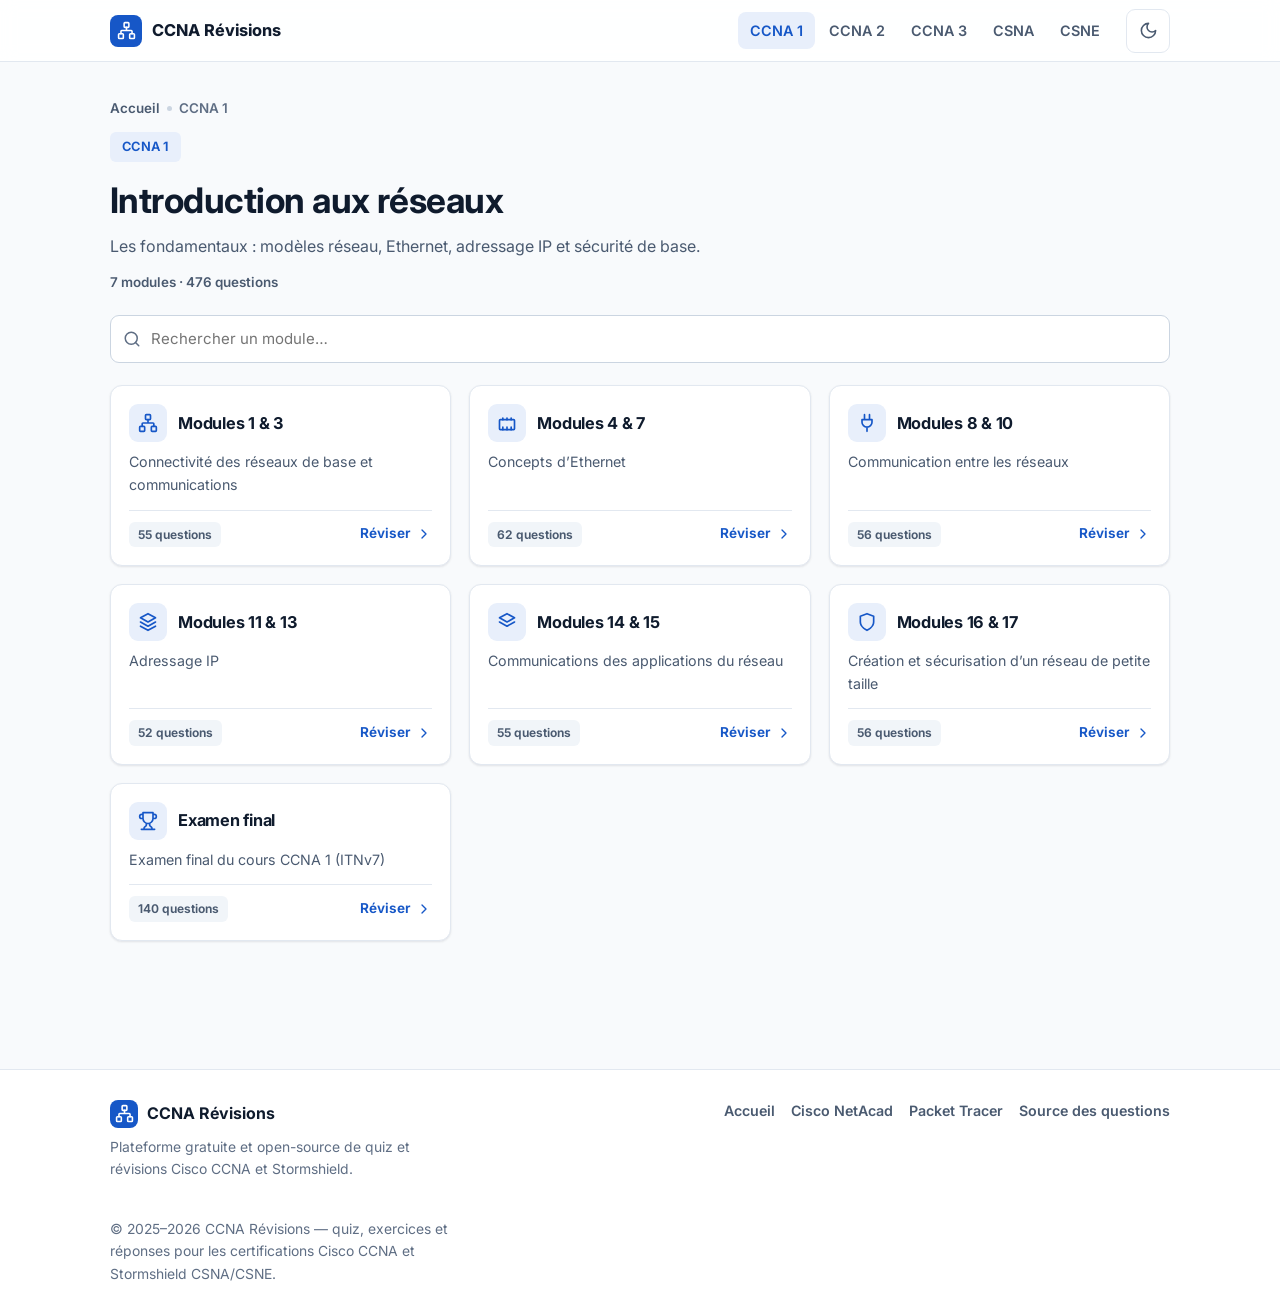
==== commit 92ac4a40: "fix(quiz): accessibilité et mobile - réponse fausse : croix au lieu d'une coche rouge, état dit aux " ====
--- a/ccna1/index.html
+++ b/ccna1/index.html
@@ -25,7 +25,7 @@
   <link rel="preconnect" href="https://fonts.googleapis.com">
   <link rel="preconnect" href="https://fonts.gstatic.com" crossorigin>
   <link href="https://fonts.googleapis.com/css2?family=Inter:wght@400;500;600;700;800&family=JetBrains+Mono:wght@500&display=swap" rel="stylesheet">
-  <link rel="stylesheet" href="/css/style.css?v=mwufhjwc">
+  <link rel="stylesheet" href="/css/style.css?v=mwug4lbl">
   <script>
     window.__ROOT__ = "/";
     (function(){ try { var t = localStorage.getItem("ccna-theme"); if (t) document.documentElement.setAttribute("data-theme", t); } catch(e){} })();
@@ -227,10 +227,10 @@
 
   <div id="footer-slot"></div>
 
-  <script src="/js/curriculum.js?v=mwufhjwc"></script>
-  <script src="/js/icons.js?v=mwufhjwc"></script>
-  <script src="/js/app.js?v=mwufhjwc"></script>
-  <script src="/js/course.js?v=mwufhjwc"></script>
+  <script src="/js/curriculum.js?v=mwug4lbl"></script>
+  <script src="/js/icons.js?v=mwug4lbl"></script>
+  <script src="/js/app.js?v=mwug4lbl"></script>
+  <script src="/js/course.js?v=mwug4lbl"></script>
   <!-- Cloudflare Web Analytics --><script type='module' src='https://static.cloudflareinsights.com/beacon.min.js' data-cf-beacon='{"token": "af27cfff3d654610957d63cd2315cc37"}'></script><!-- End Cloudflare Web Analytics -->
 </body>
 </html>
--- a/css/style.css
+++ b/css/style.css
@@ -1,7 +1,4 @@
-/* ==========================================================================
-   CCNA Révisions — Design System
-   Sobre, professionnel, thème clair / sombre. Aucune dépendance externe.
-   ========================================================================== */
+/* Les jetons sombres sont écrits deux fois (préférence système et data-theme) : modifier les deux. */
 
 :root {
   --bg:            #f8fafc;
@@ -26,7 +23,7 @@
   --danger:        #c22f2f;
   --danger-soft:   #fbe9e9;
   --danger-border: #eeb0b0;
-  --warning:       #a76a09;
+  --warning:       #8a5606;
   --warning-soft:  #fbf1dd;
 
   --ring:          rgba(22, 87, 199, .28);
@@ -113,7 +110,7 @@
 
 @property --p { syntax: "<number>"; initial-value: 0; inherits: false; }
 
-/* ---------- Base ---------- */
+/* Base */
 * { box-sizing: border-box; }
 html { scroll-behavior: smooth; }
 body {
@@ -131,7 +128,7 @@
 .container { width: 100%; max-width: var(--maxw); margin-inline: auto; padding-inline: 20px; }
 .sr-only { position: absolute; width: 1px; height: 1px; padding: 0; margin: -1px; overflow: hidden; clip: rect(0 0 0 0); white-space: nowrap; border: 0; }
 
-/* ---------- Navbar ---------- */
+/* Navbar */
 .nav {
   position: sticky; top: 0; z-index: 50; height: var(--nav-h); display: flex; align-items: center;
   background: color-mix(in srgb, var(--surface) 88%, transparent);
@@ -149,7 +146,7 @@
 .nav__link:hover { background: var(--surface-2); color: var(--text); text-decoration: none; }
 .nav__link.is-active { color: var(--primary); background: var(--primary-soft); }
 
-.theme-toggle { display: inline-grid; place-items: center; width: 38px; height: 38px; border-radius: 9px; border: 1px solid var(--border); background: var(--surface); color: var(--text-muted); cursor: pointer; transition: .16s; }
+.theme-toggle { display: inline-grid; place-items: center; width: 44px; height: 44px; border-radius: 9px; border: 1px solid var(--border); background: var(--surface); color: var(--text-muted); cursor: pointer; transition: .16s; }
 .theme-toggle:hover { background: var(--surface-2); color: var(--text); }
 .theme-toggle svg { width: 19px; height: 19px; }
 .theme-toggle .icon-sun { display: none; }
@@ -157,7 +154,7 @@
 :root[data-theme="dark"] .theme-toggle .icon-moon { display: none; }
 @media (prefers-color-scheme: dark) { :root:not([data-theme="light"]) .theme-toggle .icon-sun { display: block; } :root:not([data-theme="light"]) .theme-toggle .icon-moon { display: none; } }
 
-/* ---------- Buttons ---------- */
+/* Buttons */
 .btn { display: inline-flex; align-items: center; justify-content: center; gap: 8px; padding: 10px 18px; border-radius: 9px; border: 1px solid transparent; font: inherit; font-weight: 600; font-size: .94rem; cursor: pointer; transition: background .16s, box-shadow .16s, border-color .16s; text-decoration: none; white-space: nowrap; }
 .btn:hover { text-decoration: none; }
 .btn svg { width: 18px; height: 18px; }
@@ -169,8 +166,9 @@
 .btn--subtle:hover { background: var(--surface-3); color: var(--text); }
 .btn--lg { padding: 13px 24px; font-size: 1rem; }
 .btn--block { width: 100%; }
-
-/* ---------- Layout ---------- */
+.btn:disabled { opacity: .45; cursor: not-allowed; }
+
+/* Layout */
 .page { padding-block: 36px 64px; }
 .section { margin-top: 44px; }
 .grid { display: grid; gap: 18px; }
@@ -180,7 +178,7 @@
 @media (max-width: 620px) { .grid--2, .grid--3 { grid-template-columns: 1fr; } }
 .card { background: var(--surface); border: 1px solid var(--border); border-radius: var(--radius-lg); padding: 22px; }
 
-/* ---------- Hero ---------- */
+/* Hero */
 .hero { padding-top: 30px; max-width: 760px; }
 .eyebrow { display: inline-flex; align-items: center; gap: 8px; padding: 5px 12px; border-radius: 6px; background: var(--primary-soft); color: var(--primary); font-weight: 650; font-size: .8rem; letter-spacing: .02em; text-transform: uppercase; }
 .badge-new { display: inline-flex; align-items: center; padding: 2px 8px; border-radius: 999px; background: var(--success-soft); color: var(--success); font-size: .68rem; font-weight: 750; letter-spacing: .05em; text-transform: uppercase; vertical-align: middle; }
@@ -195,7 +193,7 @@
 .announce__go svg { width: 16px; height: 16px; }
 @media (max-width: 620px) { .announce { border-radius: var(--radius-lg); align-items: flex-start; } }
 
-/* ---------- Track cards ---------- */
+/* Track cards */
 .track { position: relative; display: flex; flex-direction: column; background: var(--surface); border: 1px solid var(--border); border-radius: var(--radius-lg); padding: 22px; box-shadow: var(--shadow-sm); transition: box-shadow .16s, border-color .16s, transform .16s; }
 .track:hover { box-shadow: var(--shadow-md); border-color: var(--border-strong); transform: translateY(-2px); text-decoration: none; }
 .track__head { display: flex; align-items: center; gap: 13px; margin-bottom: 12px; }
@@ -215,7 +213,7 @@
 .pbar__fill { height: 100%; border-radius: 999px; width: 0%; background: var(--primary); transition: width .6s cubic-bezier(.22,1,.36,1); }
 .pbar__row { display: flex; justify-content: space-between; font-size: .8rem; color: var(--text-faint); margin-bottom: 6px; font-weight: 600; }
 
-/* ---------- Features ---------- */
+/* Features */
 .feature { display: flex; gap: 13px; align-items: flex-start; }
 .feature__ic { flex: none; width: 40px; height: 40px; border-radius: 9px; display: grid; place-items: center; background: var(--surface-2); color: var(--primary); border: 1px solid var(--border); }
 .feature__ic svg { width: 21px; height: 21px; }
@@ -226,7 +224,7 @@
 .section-head h2 { font-size: clamp(1.4rem, 2.6vw, 1.8rem); }
 .section-head p { color: var(--text-muted); margin: 0; }
 
-/* ---------- Module cards ---------- */
+/* Module cards */
 .module { display: flex; flex-direction: column; gap: 9px; background: var(--surface); border: 1px solid var(--border); border-radius: var(--radius); padding: 18px; box-shadow: var(--shadow-sm); transition: box-shadow .16s, border-color .16s, transform .16s; height: 100%; }
 .module:hover { box-shadow: var(--shadow-md); border-color: var(--border-strong); transform: translateY(-2px); text-decoration: none; }
 .module__top { display: flex; align-items: center; gap: 11px; }
@@ -240,7 +238,7 @@
 .chip--done { background: var(--success-soft); color: var(--success); }
 .chip--progress { background: var(--warning-soft); color: var(--warning); }
 
-/* ---------- Page header ---------- */
+/* Page header */
 .page-head { display: flex; flex-direction: column; align-items: flex-start; gap: 12px; }
 .breadcrumb { display: flex; gap: 7px; align-items: center; color: var(--text-faint); font-size: .84rem; font-weight: 600; flex-wrap: wrap; }
 .breadcrumb a { color: var(--text-muted); }
@@ -272,11 +270,9 @@
 .search input { width: 100%; padding: 11px 14px 11px 40px; border-radius: 9px; border: 1px solid var(--border-strong); background: var(--surface); color: var(--text); font: inherit; font-size: .94rem; transition: border-color .16s, box-shadow .16s; }
 .search input:focus { outline: none; border-color: var(--primary); box-shadow: 0 0 0 3px var(--ring); }
 
-/* ==========================================================================
-   QUIZ
-   ========================================================================== */
+/* Quiz */
 .quiz-wrap { max-width: 760px; margin-inline: auto; }
-.quiz-head { margin-bottom: 16px; }
+.quiz-head { margin-bottom: 16px; scroll-margin-top: calc(var(--nav-h) + 12px); }
 .quiz-head__bar { display: flex; align-items: center; justify-content: space-between; gap: 12px; margin-bottom: 9px; }
 .quiz-head__title { font-size: 1.02rem; font-weight: 700; margin: 0; }
 .quiz-head__count { font-size: .84rem; color: var(--text-muted); font-weight: 600; white-space: nowrap; }
@@ -293,7 +289,7 @@
 .qstat--ok b { color: var(--success); }
 .qstat--ko b { color: var(--danger); }
 
-/* ---------- Choix du mode (entraînement / examen) ---------- */
+/* Choix du mode (entraînement / examen) */
 .modes { display: grid; grid-template-columns: repeat(2, 1fr); gap: 14px; margin-bottom: 14px; }
 @media (max-width: 620px) { .modes { grid-template-columns: 1fr; } }
 .mode-card { display: flex; align-items: flex-start; gap: 13px; text-align: left; padding: 18px; border-radius: var(--radius-lg); border: 1px solid var(--border); background: var(--surface); box-shadow: var(--shadow-sm); cursor: pointer; font: inherit; color: inherit; transition: box-shadow .16s, border-color .16s, transform .16s; }
@@ -309,13 +305,15 @@
 .exam-opts__label { font-weight: 650; font-size: .9rem; margin: 0 0 10px; }
 .exam-opts__meta { color: var(--text-muted); font-size: .86rem; margin: 12px 0 14px; }
 .opt-row { display: flex; flex-wrap: wrap; gap: 8px; }
-.opt-chip { padding: 7px 15px; border-radius: 999px; border: 1px solid var(--border); background: var(--surface-2); color: var(--text-muted); font: inherit; font-weight: 650; font-size: .88rem; cursor: pointer; transition: background .14s, color .14s, border-color .14s; }
+.opt-chip { min-height: 44px; padding: 7px 15px; border-radius: 999px; border: 1px solid var(--border); background: var(--surface-2); color: var(--text-muted); font: inherit; font-weight: 650; font-size: .88rem; cursor: pointer; transition: background .14s, color .14s, border-color .14s; }
 .opt-chip:hover { border-color: var(--border-strong); }
 .opt-chip.is-on { background: var(--primary); border-color: var(--primary); color: var(--primary-text); }
 
 .exam-nav { display: flex; align-items: center; gap: 14px; flex-wrap: wrap; margin-top: 18px; padding-top: 16px; border-top: 1px solid var(--border); }
 .exam-nav .qhint { margin: 0; }
 
+/* Focus posé par le script à chaque question, pas par l'utilisateur : pas de contour. */
+.qcard:focus, .recap__score:focus { outline: none; }
 .qcard { background: var(--surface); border: 1px solid var(--border); border-radius: var(--radius-lg); padding: 26px; box-shadow: var(--shadow-sm); }
 .qtag { display: inline-flex; align-items: center; gap: 6px; margin-bottom: 13px; padding: 4px 10px; border-radius: 6px; font-size: .74rem; font-weight: 650; background: var(--surface-2); color: var(--text-muted); }
 .qtag svg { width: 13px; height: 13px; }
@@ -329,8 +327,8 @@
 .choice { display: flex; align-items: center; gap: 12px; width: 100%; text-align: left; padding: 13px 15px; border-radius: 10px; border: 1.5px solid var(--border); background: var(--surface); color: var(--text); font: inherit; font-size: .96rem; cursor: pointer; transition: border-color .13s, background .13s; }
 .choice:hover:not(:disabled) { border-color: var(--primary); background: var(--surface-2); }
 .choice__mark { position: relative; flex: none; width: 26px; height: 26px; border-radius: 7px; border: 2px solid var(--border-strong); display: grid; place-items: center; font-size: .8rem; font-weight: 800; color: var(--text-faint); transition: .13s; }
-.choice__mark .mk-check { position: absolute; inset: 0; display: grid; place-items: center; opacity: 0; transition: opacity .13s; }
-.choice__mark .mk-check svg { width: 15px; height: 15px; color: #fff; }
+.choice__mark .mk-check, .choice__mark .mk-x { position: absolute; inset: 0; display: grid; place-items: center; opacity: 0; transition: opacity .13s; }
+.choice__mark svg { width: 15px; height: 15px; color: var(--primary-text); }
 .choice__mark .mk-letter { transition: opacity .13s; }
 .choice.is-selected { border-color: var(--primary); background: var(--primary-soft); }
 .choice.is-selected .choice__mark { background: var(--primary); border-color: var(--primary); }
@@ -339,7 +337,7 @@
 .choice.wrong { border-color: var(--danger-border); background: var(--danger-soft); }
 .choice.wrong .choice__mark { background: var(--danger); border-color: var(--danger); }
 .choice.is-selected .mk-letter, .choice.correct .mk-letter, .choice.wrong .mk-letter { opacity: 0; }
-.choice.is-selected .mk-check, .choice.correct .mk-check, .choice.wrong .mk-check { opacity: 1; }
+.choice.is-selected .mk-check, .choice.correct .mk-check, .choice.wrong .mk-x { opacity: 1; }
 .choice:disabled { cursor: default; }
 
 .qfeedback { margin-top: 20px; padding: 15px; border-radius: 11px; display: flex; align-items: center; gap: 14px; flex-wrap: wrap; border: 1px solid var(--border); }
@@ -376,7 +374,7 @@
 .spinner { width: 40px; height: 40px; margin: 0 auto 16px; border-radius: 50%; border: 4px solid var(--surface-3); border-top-color: var(--primary); animation: spin .8s linear infinite; }
 @keyframes spin { to { transform: rotate(360deg); } }
 
-/* ---------- Footer ---------- */
+/* Footer */
 .footer { margin-top: 64px; border-top: 1px solid var(--border); background: var(--surface); }
 .footer__inner { max-width: var(--maxw); margin-inline: auto; padding: 30px 20px; display: flex; flex-wrap: wrap; gap: 18px; align-items: flex-start; justify-content: space-between; }
 .footer__brand { display: flex; align-items: center; gap: 9px; font-weight: 700; }
@@ -386,22 +384,29 @@
 .footer__copy { border-top: 1px solid var(--border); }
 .footer__copy p { max-width: none; padding: 0 20px 24px; max-width: var(--maxw); margin: 0 auto; }
 
-/* ---------- Toast ---------- */
+/* Toast */
 .toast { position: fixed; bottom: 22px; left: 50%; transform: translate(-50%, 30px); background: var(--text); color: var(--bg); padding: 11px 18px; border-radius: 9px; font-weight: 600; font-size: .88rem; box-shadow: var(--shadow-lg); opacity: 0; pointer-events: none; transition: .28s cubic-bezier(.22,1,.36,1); z-index: 100; }
 .toast.show { opacity: 1; transform: translate(-50%, 0); }
 
 @media (prefers-reduced-motion: no-preference) {
-  .reveal { opacity: 0; transform: translateY(10px); animation: reveal .45s forwards; }
-  @keyframes reveal { to { opacity: 1; transform: none; } }
   .fade-in { animation: fade .3s ease; }
   @keyframes fade { from { opacity: 0; } to { opacity: 1; } }
 }
 
-@media (max-width: 560px) {
-  /* le logo suffit (aria-label) : la place va aux liens, qui défilent au lieu de disparaître */
+/* Logo + 5 liens + thème demandent ~660px : en dessous, le logo suffit (aria-label) et les liens défilent. */
+@media (max-width: 680px) {
   .brand > span:last-child { display: none; }
   .nav__spacer { display: none; }
   .nav__links { flex: 1; min-width: 0; overflow-x: auto; scrollbar-width: none; }
-  .nav__link { padding: 7px 9px; white-space: nowrap; }
+  .nav__link { padding: 11px 9px; white-space: nowrap; }
+}
+@media (max-width: 560px) {
   .qcard { padding: 18px; }
 }
+
+/* Écrans tactiles : les raccourcis clavier affichés dans les boutons n'ont pas de sens. */
+@media (hover: none) { .kbd { display: none; } }
+
+@media (prefers-reduced-motion: reduce) {
+  *, *::before, *::after { transition: none !important; animation: none !important; scroll-behavior: auto !important; }
+}
